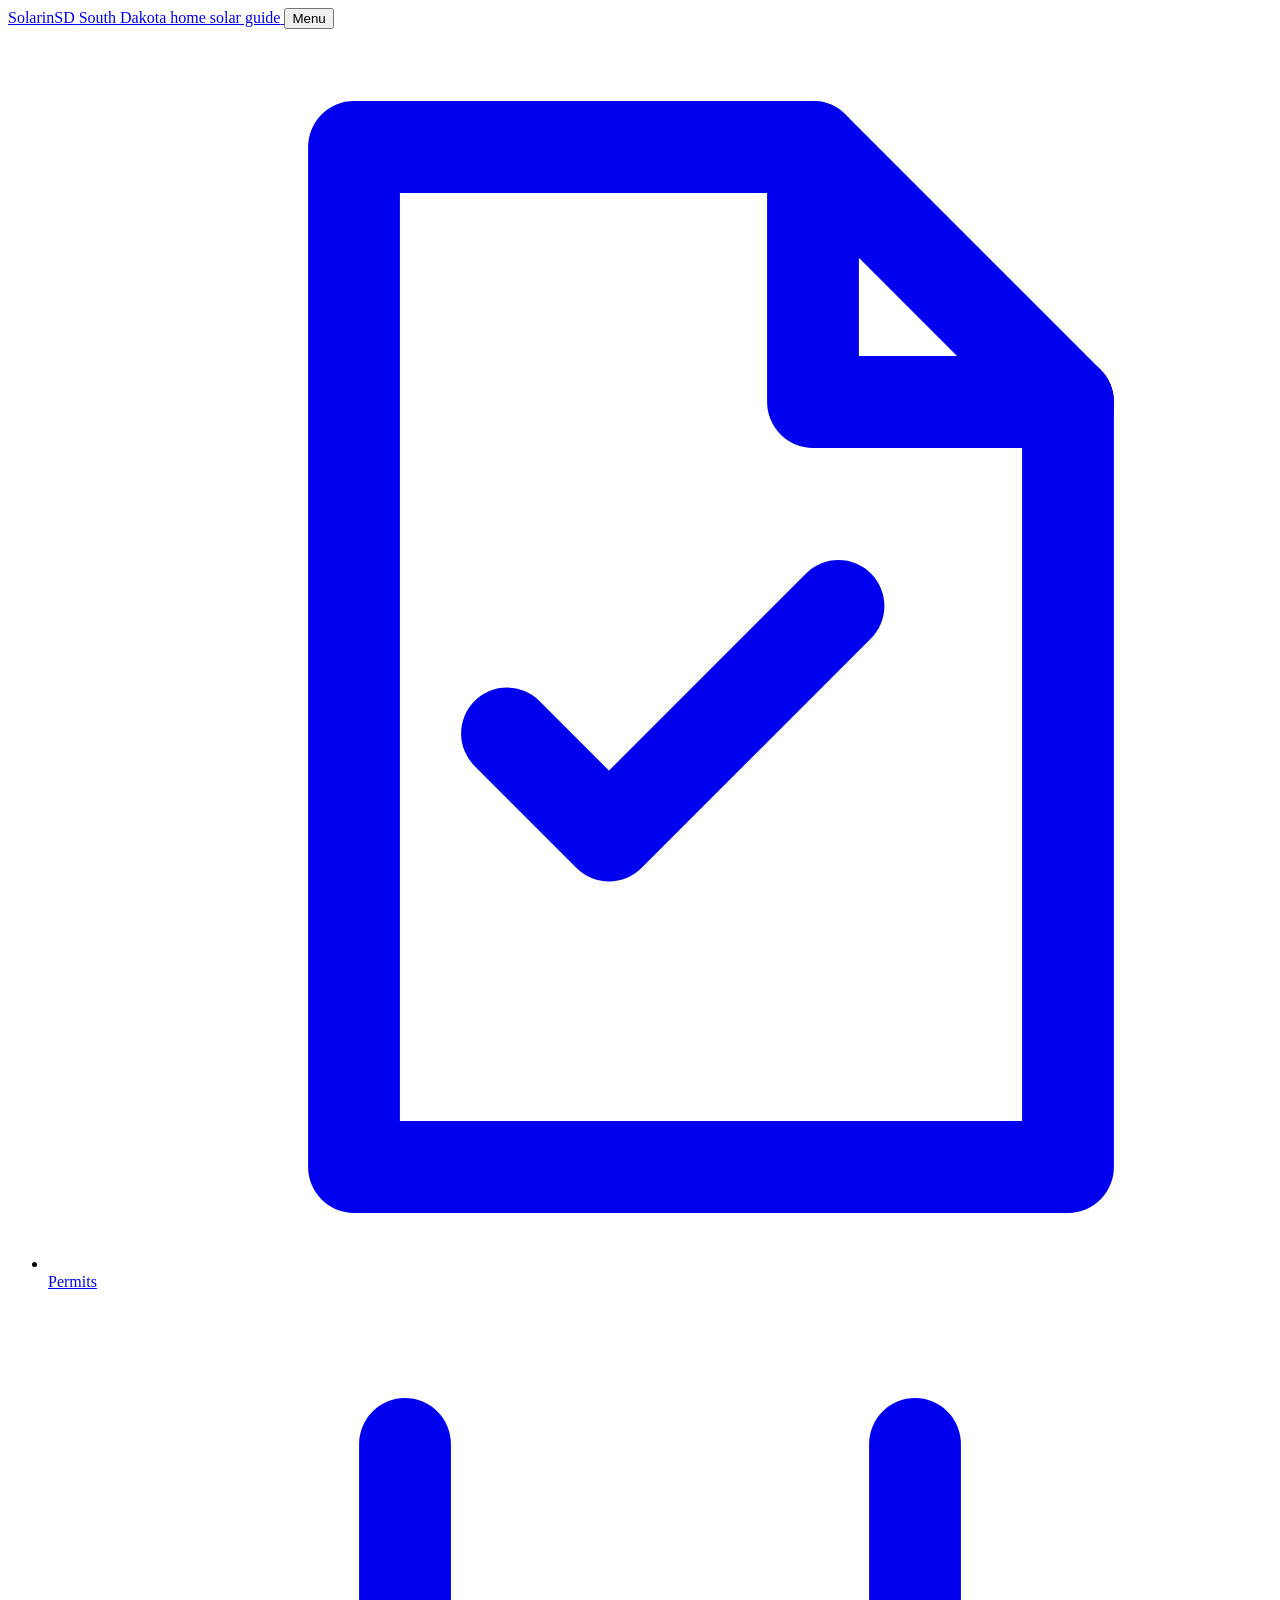
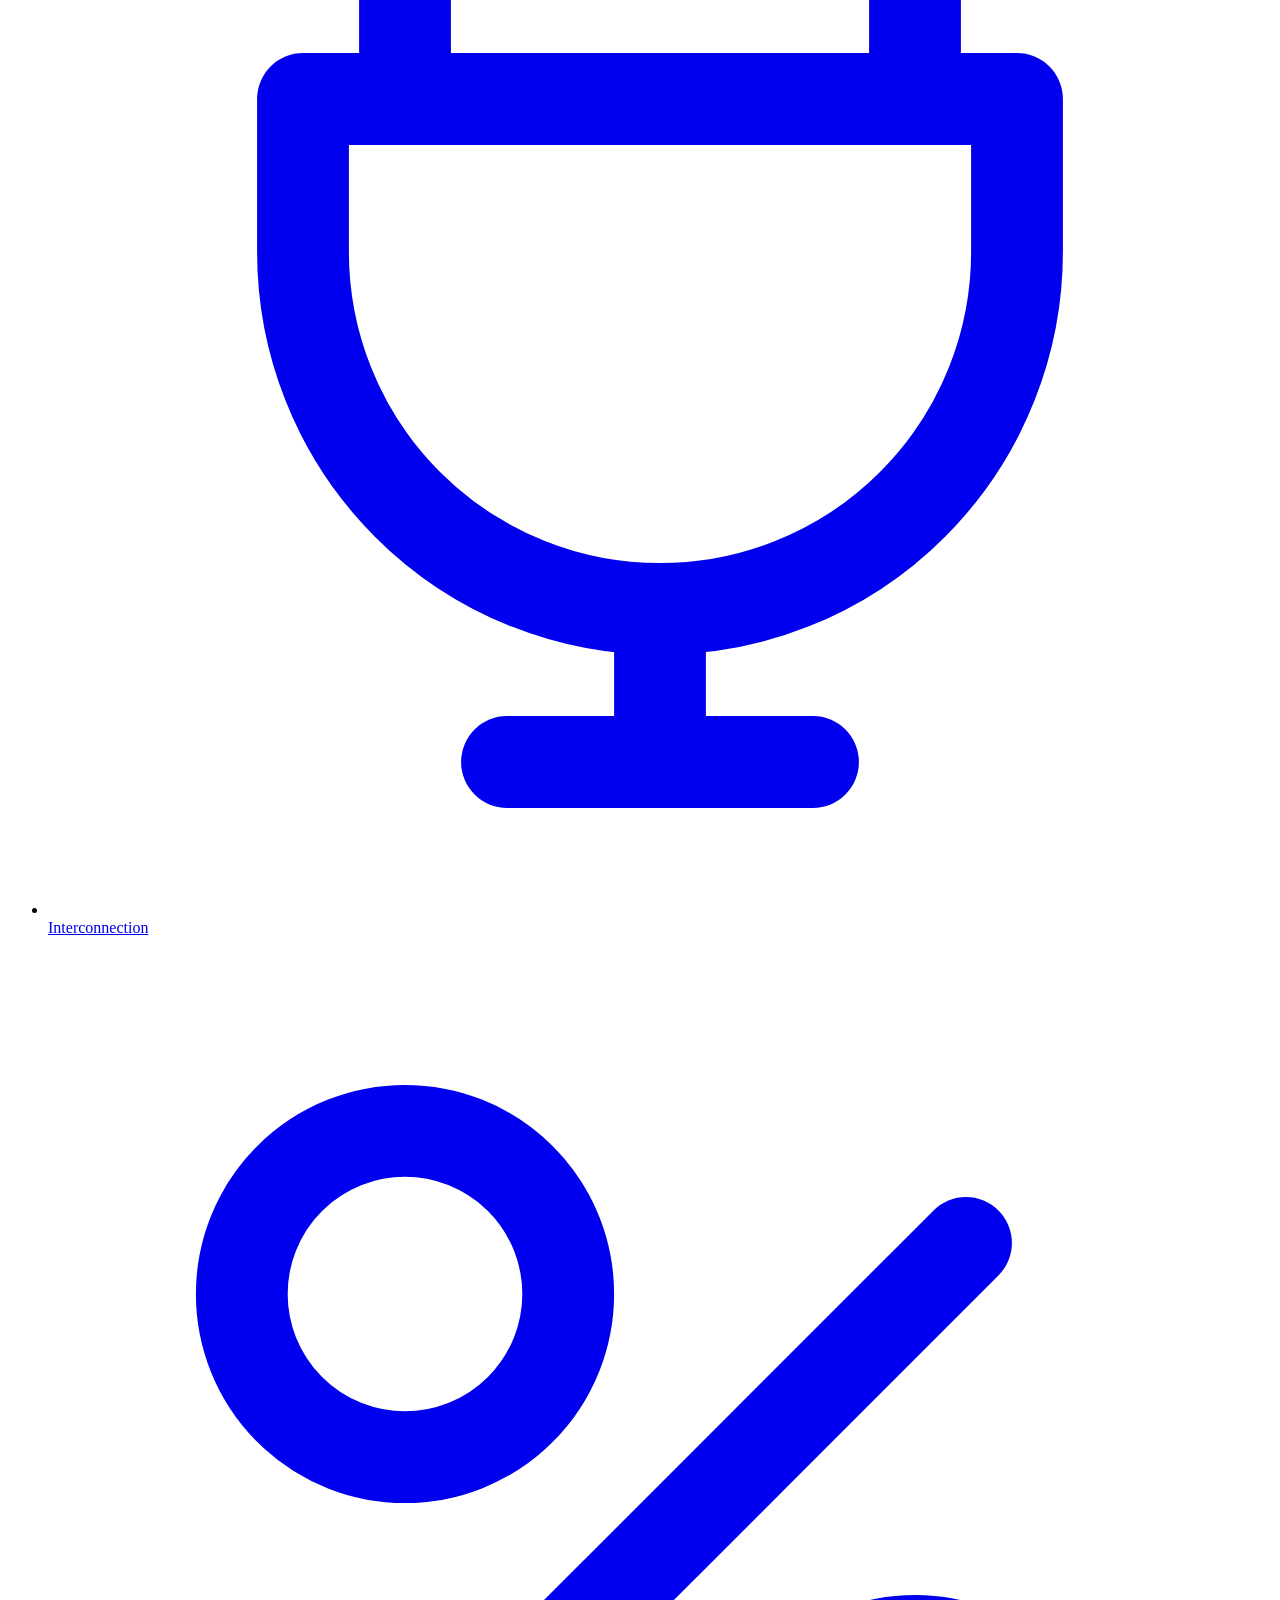
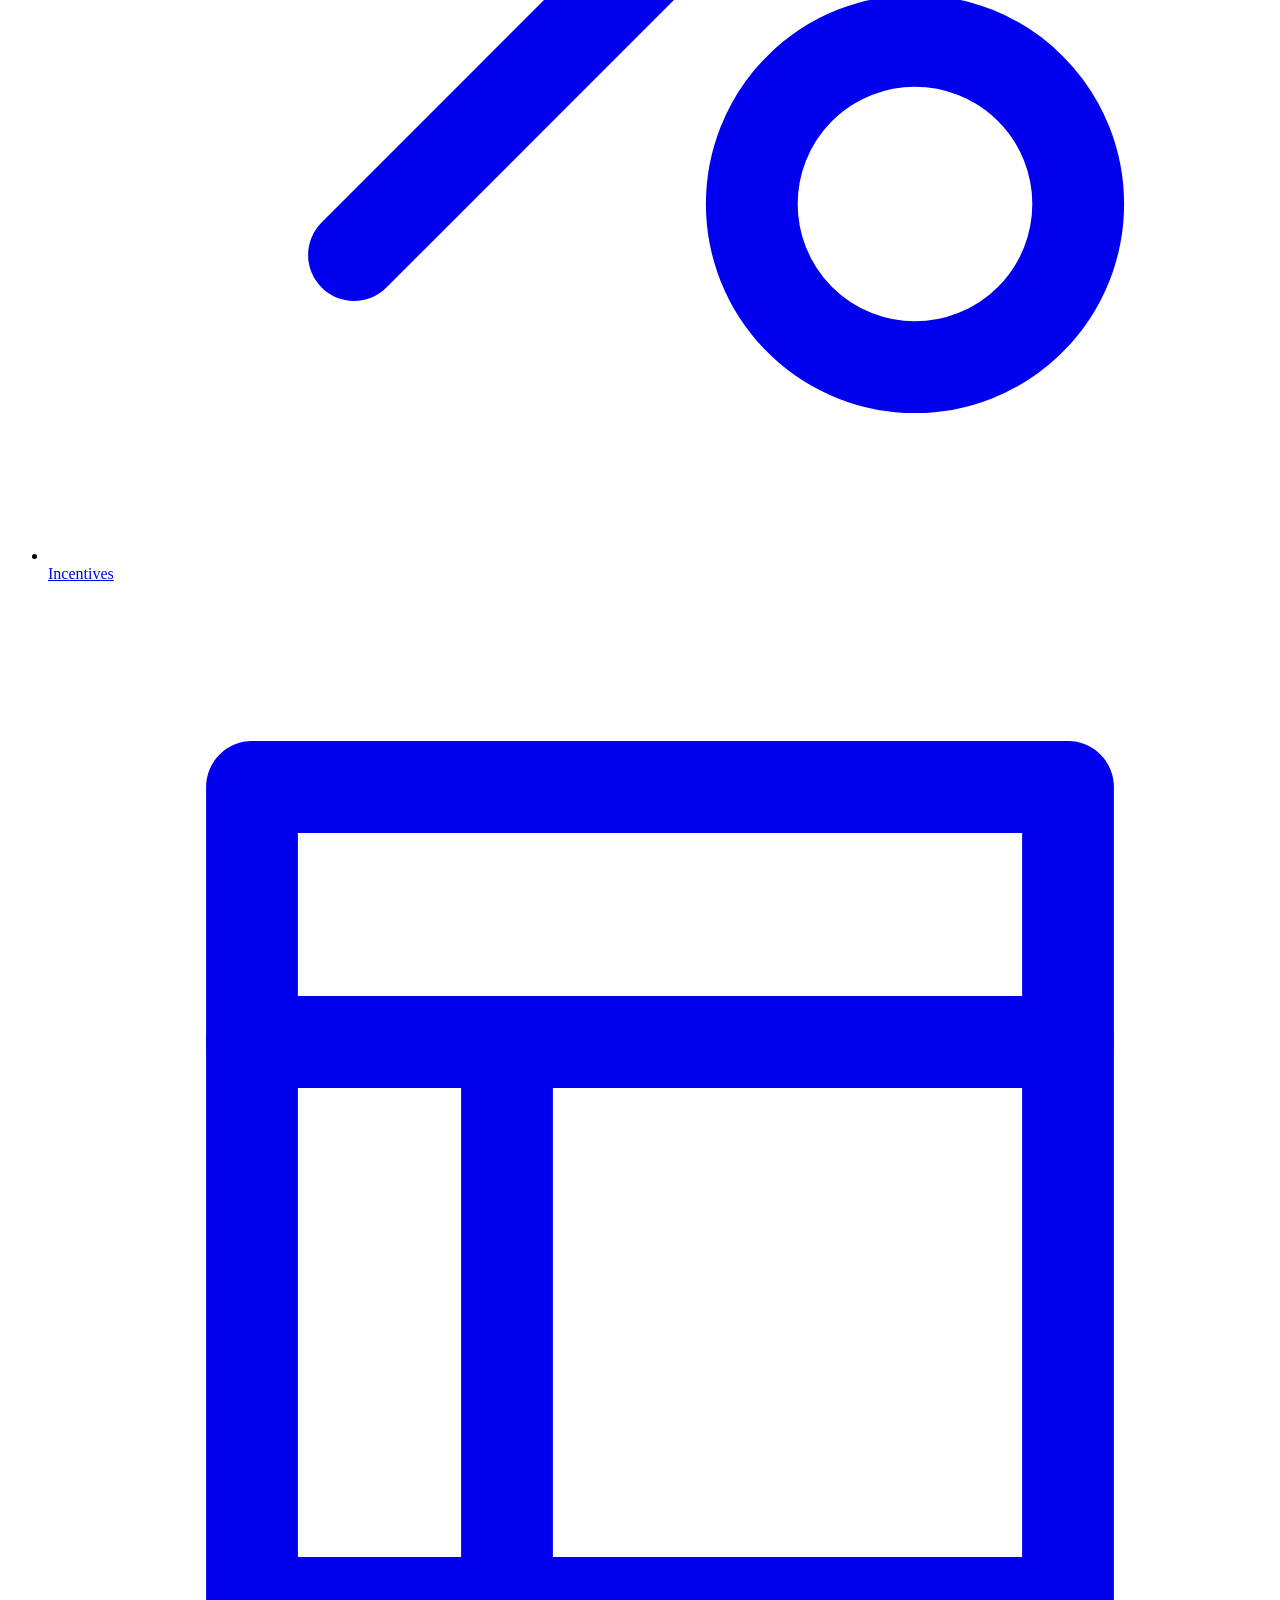
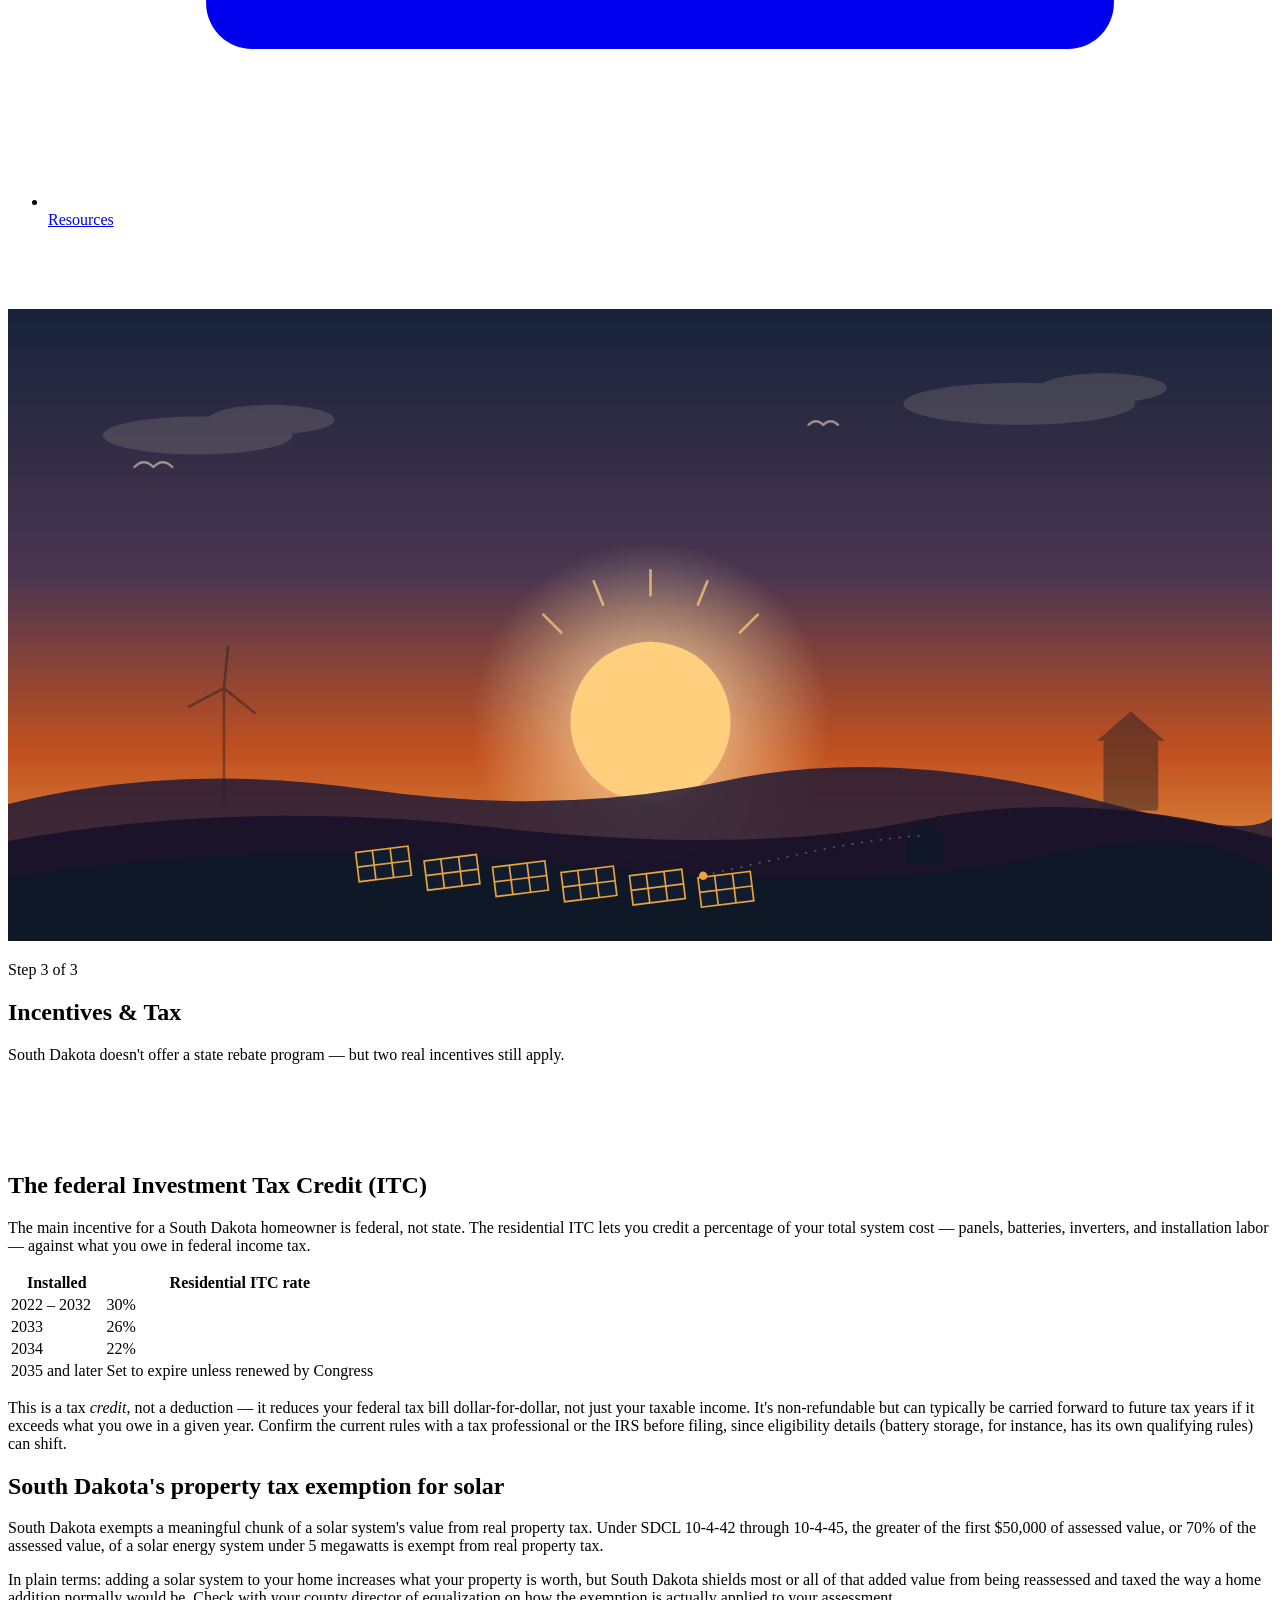
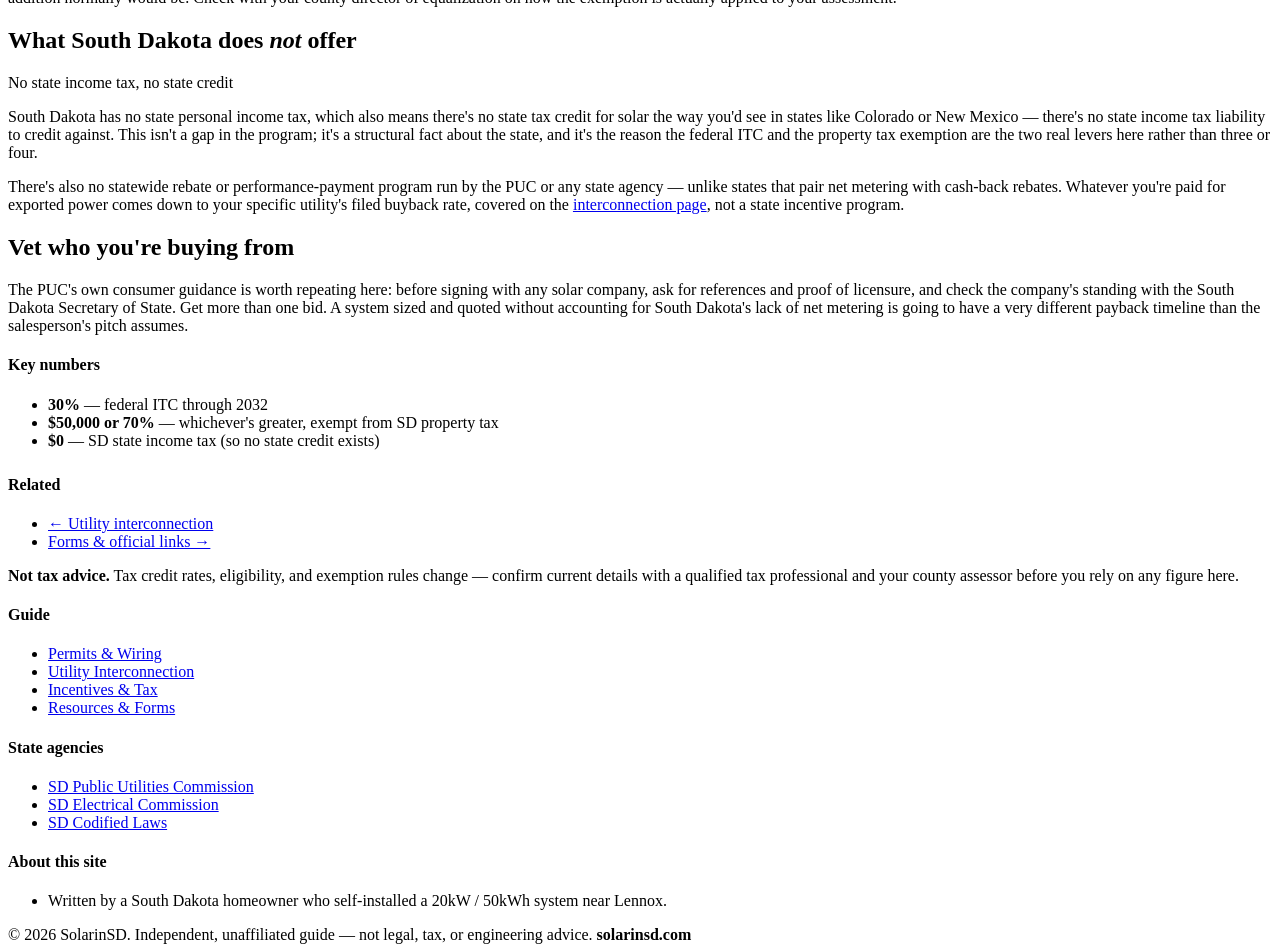
==== incentives.html @ d7ec5421 "Add files via upload" ====
<!DOCTYPE html>
<html lang="en">
<head>
<meta charset="UTF-8">
<meta name="viewport" content="width=device-width, initial-scale=1.0">
<title>Solar Incentives &amp; Tax in South Dakota — Solar in SD</title>
<meta name="description" content="The federal solar tax credit and South Dakota's property tax exemption for home solar — and what South Dakota doesn't offer that other states do.">
<link rel="preconnect" href="https://fonts.googleapis.com">
<link rel="preconnect" href="https://fonts.gstatic.com" crossorigin>
<link href="https://fonts.googleapis.com/css2?family=Big+Shoulders:wght@600;700;800&family=Source+Serif+4:ital,opsz,wght@0,8..60,400;0,8..60,600;1,8..60,400&family=IBM+Plex+Mono:wght@400;500&display=swap" rel="stylesheet">
<link rel="stylesheet" href="css/style.css">
</head>
<body>

<header class="site-header">
  <div class="wrap">
    <a class="brand" href="index.html">
      <span class="brand-sun" aria-hidden="true"></span>
      <span class="brand-mark">Solar<span class="accent">inSD</span></span>
      <span class="brand-tag">South Dakota home solar guide</span>
    </a>
    <button class="nav-toggle" aria-expanded="false" aria-controls="primary-nav">Menu</button>
    <nav class="main-nav" id="primary-nav" aria-label="Primary">
      <ul>
        <li><a href="permits.html"><svg viewBox="0 0 24 24" fill="none" stroke="currentColor" stroke-width="1.8" stroke-linecap="round" stroke-linejoin="round"><path d="M6 2h9l5 5v15H6z"/><path d="M15 2v5h5"/><path d="M9 13.5l2 2 4.5-4.5"/></svg>Permits</a></li>
        <li><a href="interconnection.html"><svg viewBox="0 0 24 24" fill="none" stroke="currentColor" stroke-width="1.8" stroke-linecap="round" stroke-linejoin="round"><path d="M7 3v5"/><path d="M17 3v5"/><path d="M5 8h14v3a7 7 0 0 1-14 0z"/><path d="M12 18v3"/><path d="M9 21h6"/></svg>Interconnection</a></li>
        <li><a href="incentives.html"><svg viewBox="0 0 24 24" fill="none" stroke="currentColor" stroke-width="1.8" stroke-linecap="round" stroke-linejoin="round"><circle cx="7" cy="7" r="3.2"/><circle cx="17" cy="17" r="3.2"/><path d="M6 18L18 6"/></svg>Incentives</a></li>
        <li><a href="resources.html"><svg viewBox="0 0 24 24" fill="none" stroke="currentColor" stroke-width="1.8" stroke-linecap="round" stroke-linejoin="round"><path d="M4 4h16v16H4z"/><path d="M4 9h16"/><path d="M9 9v11"/></svg>Resources</a></li>
      </ul>
    </nav>
  </div>
</header>

<section class="hero" style="padding: 64px 0 72px;">
    <div class="hero-scene" aria-hidden="true">
      <svg viewBox="0 0 1200 600" preserveAspectRatio="xMidYMax slice" focusable="false">
        <defs>
          <linearGradient id="sky" x1="0" y1="0" x2="0" y2="1">
            <stop offset="0%" stop-color="#17233a"/>
            <stop offset="42%" stop-color="#4a3550"/>
            <stop offset="70%" stop-color="#c1501f"/>
            <stop offset="100%" stop-color="#f0b054"/>
          </linearGradient>
          <radialGradient id="sunGlow" cx="50%" cy="50%" r="50%">
            <stop offset="0%" stop-color="#ffe3ad" stop-opacity="0.95"/>
            <stop offset="100%" stop-color="#ffe3ad" stop-opacity="0"/>
          </radialGradient>
        </defs>

        <rect width="1200" height="600" fill="url(#sky)"/>

        <!-- clouds -->
        <g fill="#f2e4c1" opacity="0.14">
          <ellipse class="cloud" cx="180" cy="120" rx="90" ry="18"/>
          <ellipse class="cloud" cx="250" cy="105" rx="60" ry="14"/>
          <ellipse class="cloud cloud2" cx="960" cy="90" rx="110" ry="20"/>
          <ellipse class="cloud cloud2" cx="1040" cy="75" rx="60" ry="14"/>
        </g>

        <!-- birds -->
        <g stroke="#f2e4c1" stroke-width="2.2" fill="none" opacity="0.55" stroke-linecap="round">
          <path class="bird" d="M120 150 q9 -9 18 0 q9 -9 18 0"/>
          <path class="bird" d="M760 110 q7 -7 14 0 q7 -7 14 0" style="animation-delay:0.6s"/>
        </g>

        <!-- distant windmill -->
        <g opacity="0.4" stroke="#0f1826" stroke-width="2.4" fill="none">
          <line x1="205" y1="470" x2="205" y2="360"/>
          <g transform="translate(205,360)">
            <line x1="0" y1="0" x2="4" y2="-40"/>
            <line x1="0" y1="0" x2="-34" y2="18"/>
            <line x1="0" y1="0" x2="30" y2="24"/>
          </g>
        </g>

        <!-- grain bin -->
        <g opacity="0.42" fill="#0f1826">
          <rect x="1040" y="410" width="52" height="66" rx="2"/>
          <path d="M1034 410 L1066 382 L1098 410 Z"/>
        </g>

        <!-- sun -->
        <circle cx="610" cy="392" r="170" fill="url(#sunGlow)"/>
        <g class="ray" stroke="#ffd27a" stroke-width="2.5" stroke-linecap="round" opacity="0.7">
          <line x1="610" y1="248" x2="610" y2="272"/>
        </g>
        <g class="ray" stroke="#ffd27a" stroke-width="2.5" stroke-linecap="round" opacity="0.7" transform="rotate(45 610 392)">
          <line x1="610" y1="248" x2="610" y2="272"/>
        </g>
        <g class="ray" stroke="#ffd27a" stroke-width="2.5" stroke-linecap="round" opacity="0.7" transform="rotate(-45 610 392)">
          <line x1="610" y1="248" x2="610" y2="272"/>
        </g>
        <g class="ray" stroke="#ffd27a" stroke-width="2.5" stroke-linecap="round" opacity="0.7" transform="rotate(22 610 392)">
          <line x1="610" y1="248" x2="610" y2="272"/>
        </g>
        <g class="ray" stroke="#ffd27a" stroke-width="2.5" stroke-linecap="round" opacity="0.7" transform="rotate(-22 610 392)">
          <line x1="610" y1="248" x2="610" y2="272"/>
        </g>
        <circle class="sun-body" cx="610" cy="392" r="76" fill="#ffcf7d"/>

        <!-- hill layer far -->
        <path d="M0 470 Q160 430 340 456 T680 448 T1040 468 T1200 448 L1200 600 L0 600 Z" fill="#241a35" opacity="0.85"/>
        <!-- hill layer mid -->
        <path d="M0 505 Q220 465 460 492 T860 486 T1200 502 L1200 600 L0 600 Z" fill="#181229" opacity="0.92"/>
        <!-- hill layer near -->
        <path d="M0 540 Q260 500 540 528 T980 520 T1200 536 L1200 600 L0 600 Z" fill="#0f1826"/>

        <!-- solar panel row on the near ridge -->
        <g stroke="#e8a33d" stroke-width="1.6" fill="#111c30">
          <g transform="translate(330,516) rotate(-7)"><rect width="50" height="28"/><line x1="0" y1="14" x2="50" y2="14"/><line x1="16" y1="0" x2="16" y2="28"/><line x1="33" y1="0" x2="33" y2="28"/></g>
          <g transform="translate(395,524) rotate(-7)"><rect width="50" height="28"/><line x1="0" y1="14" x2="50" y2="14"/><line x1="16" y1="0" x2="16" y2="28"/><line x1="33" y1="0" x2="33" y2="28"/></g>
          <g transform="translate(460,530) rotate(-7)"><rect width="50" height="28"/><line x1="0" y1="14" x2="50" y2="14"/><line x1="16" y1="0" x2="16" y2="28"/><line x1="33" y1="0" x2="33" y2="28"/></g>
          <g transform="translate(525,535) rotate(-7)"><rect width="50" height="28"/><line x1="0" y1="14" x2="50" y2="14"/><line x1="16" y1="0" x2="16" y2="28"/><line x1="33" y1="0" x2="33" y2="28"/></g>
          <g transform="translate(590,538) rotate(-7)"><rect width="50" height="28"/><line x1="0" y1="14" x2="50" y2="14"/><line x1="16" y1="0" x2="16" y2="28"/><line x1="33" y1="0" x2="33" y2="28"/></g>
          <g transform="translate(655,540) rotate(-7)"><rect width="50" height="28"/><line x1="0" y1="14" x2="50" y2="14"/><line x1="16" y1="0" x2="16" y2="28"/><line x1="33" y1="0" x2="33" y2="28"/></g>
        </g>

        <!-- small farmhouse silhouette catching the export -->
        <g transform="translate(870,494)" fill="#0f1826" opacity="0.85">
          <rect x="-16" y="10" width="34" height="22"/>
          <path d="M-20 10 L1 -10 L22 10 Z"/>
        </g>
        <path id="flow-path" d="M660 538 C 740 520, 800 505, 866 500" fill="none" stroke="#f2e4c1" stroke-opacity="0.3" stroke-width="1.6" stroke-dasharray="2 7"/>
        <circle class="flow-dot" r="4" fill="#e8a33d" style="offset-path: path('M660 538 C 740 520, 800 505, 866 500');"/>
      </svg>
    </div>
  <div class="wrap">
    <div class="hero-copy hero-copy-short">
    <p class="eyebrow">Step 3 of 3</p>
    <h1>Incentives &amp; Tax</h1>
    <p class="hero-lede">South Dakota doesn't offer a state rebate program — but two real incentives still apply.</p>
    </div>
  </div>
</section>

<div class="horizon"></div>

<section>
  <div class="wrap two-col">
    <div class="prose">

      <h2>The federal Investment Tax Credit (ITC)</h2>
      <p>The main incentive for a South Dakota homeowner is federal, not state. The residential ITC lets you credit a percentage of your total system cost — panels, batteries, inverters, and installation labor — against what you owe in federal income tax.</p>

      <table class="compare">
        <thead>
          <tr><th>Installed</th><th>Residential ITC rate</th></tr>
        </thead>
        <tbody>
          <tr><td>2022 – 2032</td><td>30%</td></tr>
          <tr><td>2033</td><td>26%</td></tr>
          <tr><td>2034</td><td>22%</td></tr>
          <tr><td>2035 and later</td><td>Set to expire unless renewed by Congress</td></tr>
        </tbody>
      </table>

      <p>This is a tax <em>credit</em>, not a deduction — it reduces your federal tax bill dollar-for-dollar, not just your taxable income. It's non-refundable but can typically be carried forward to future tax years if it exceeds what you owe in a given year. Confirm the current rules with a tax professional or the IRS before filing, since eligibility details (battery storage, for instance, has its own qualifying rules) can shift.</p>

      <h2>South Dakota's property tax exemption for solar</h2>
      <p>South Dakota exempts a meaningful chunk of a solar system's value from real property tax. Under <span class="stat">SDCL 10-4-42 through 10-4-45</span>, the greater of the first $50,000 of assessed value, or 70% of the assessed value, of a solar energy system under 5 megawatts is exempt from real property tax.</p>
      <p>In plain terms: adding a solar system to your home increases what your property is worth, but South Dakota shields most or all of that added value from being reassessed and taxed the way a home addition normally would be. Check with your county director of equalization on how the exemption is actually applied to your assessment.</p>

      <h2>What South Dakota does <em>not</em> offer</h2>
      <div class="callout" data-reveal>
        <p class="eyebrow">No state income tax, no state credit</p>
        <p>South Dakota has no state personal income tax, which also means there's no state tax credit for solar the way you'd see in states like Colorado or New Mexico — there's no state income tax liability to credit against. This isn't a gap in the program; it's a structural fact about the state, and it's the reason the federal ITC and the property tax exemption are the two real levers here rather than three or four.</p>
      </div>
      <p>There's also no statewide rebate or performance-payment program run by the PUC or any state agency — unlike states that pair net metering with cash-back rebates. Whatever you're paid for exported power comes down to your specific utility's filed buyback rate, covered on the <a href="interconnection.html">interconnection page</a>, not a state incentive program.</p>

      <h2>Vet who you're buying from</h2>
      <p>The PUC's own consumer guidance is worth repeating here: before signing with any solar company, ask for references and proof of licensure, and check the company's standing with the South Dakota Secretary of State. Get more than one bid. A system sized and quoted without accounting for South Dakota's lack of net metering is going to have a very different payback timeline than the salesperson's pitch assumes.</p>

    </div>

    <aside class="aside-box">
      <h4>Key numbers</h4>
      <ul>
        <li><strong>30%</strong> — federal ITC through 2032</li>
        <li><strong>$50,000 or 70%</strong> — whichever's greater, exempt from SD property tax</li>
        <li><strong>$0</strong> — SD state income tax (so no state credit exists)</li>
      </ul>
      <h4 style="margin-top:26px;">Related</h4>
      <ul>
        <li><a href="interconnection.html">← Utility interconnection</a></li>
        <li><a href="resources.html">Forms &amp; official links →</a></li>
      </ul>
    </aside>
  </div>
</section>

<div class="disclaimer">
  <div class="wrap">
    <strong>Not tax advice.</strong> Tax credit rates, eligibility, and exemption rules change — confirm current details with a qualified tax professional and your county assessor before you rely on any figure here.
  </div>
</div>

<footer class="site-footer">
  <div class="wrap">
    <div class="footer-grid">
      <div>
        <h4>Guide</h4>
        <ul>
          <li><a href="permits.html">Permits &amp; Wiring</a></li>
          <li><a href="interconnection.html">Utility Interconnection</a></li>
          <li><a href="incentives.html">Incentives &amp; Tax</a></li>
          <li><a href="resources.html">Resources &amp; Forms</a></li>
        </ul>
      </div>
      <div>
        <h4>State agencies</h4>
        <ul>
          <li><a href="https://puc.sd.gov/energy/" target="_blank" rel="noopener">SD Public Utilities Commission</a></li>
          <li><a href="https://dlr.sd.gov/electrical/" target="_blank" rel="noopener">SD Electrical Commission</a></li>
          <li><a href="https://sdlegislature.gov/" target="_blank" rel="noopener">SD Codified Laws</a></li>
        </ul>
      </div>
      <div>
        <h4>About this site</h4>
        <ul>
          <li>Written by a South Dakota homeowner who self-installed a 20kW / 50kWh system near Lennox.</li>
        </ul>
      </div>
    </div>
    <div class="footer-note">
      <span>&copy; 2026 SolarinSD. Independent, unaffiliated guide — not legal, tax, or engineering advice.</span>
      <span><strong>solarinsd.com</strong></span>
    </div>
  </div>
</footer>

<script src="js/main.js"></script>
</body>
</html>
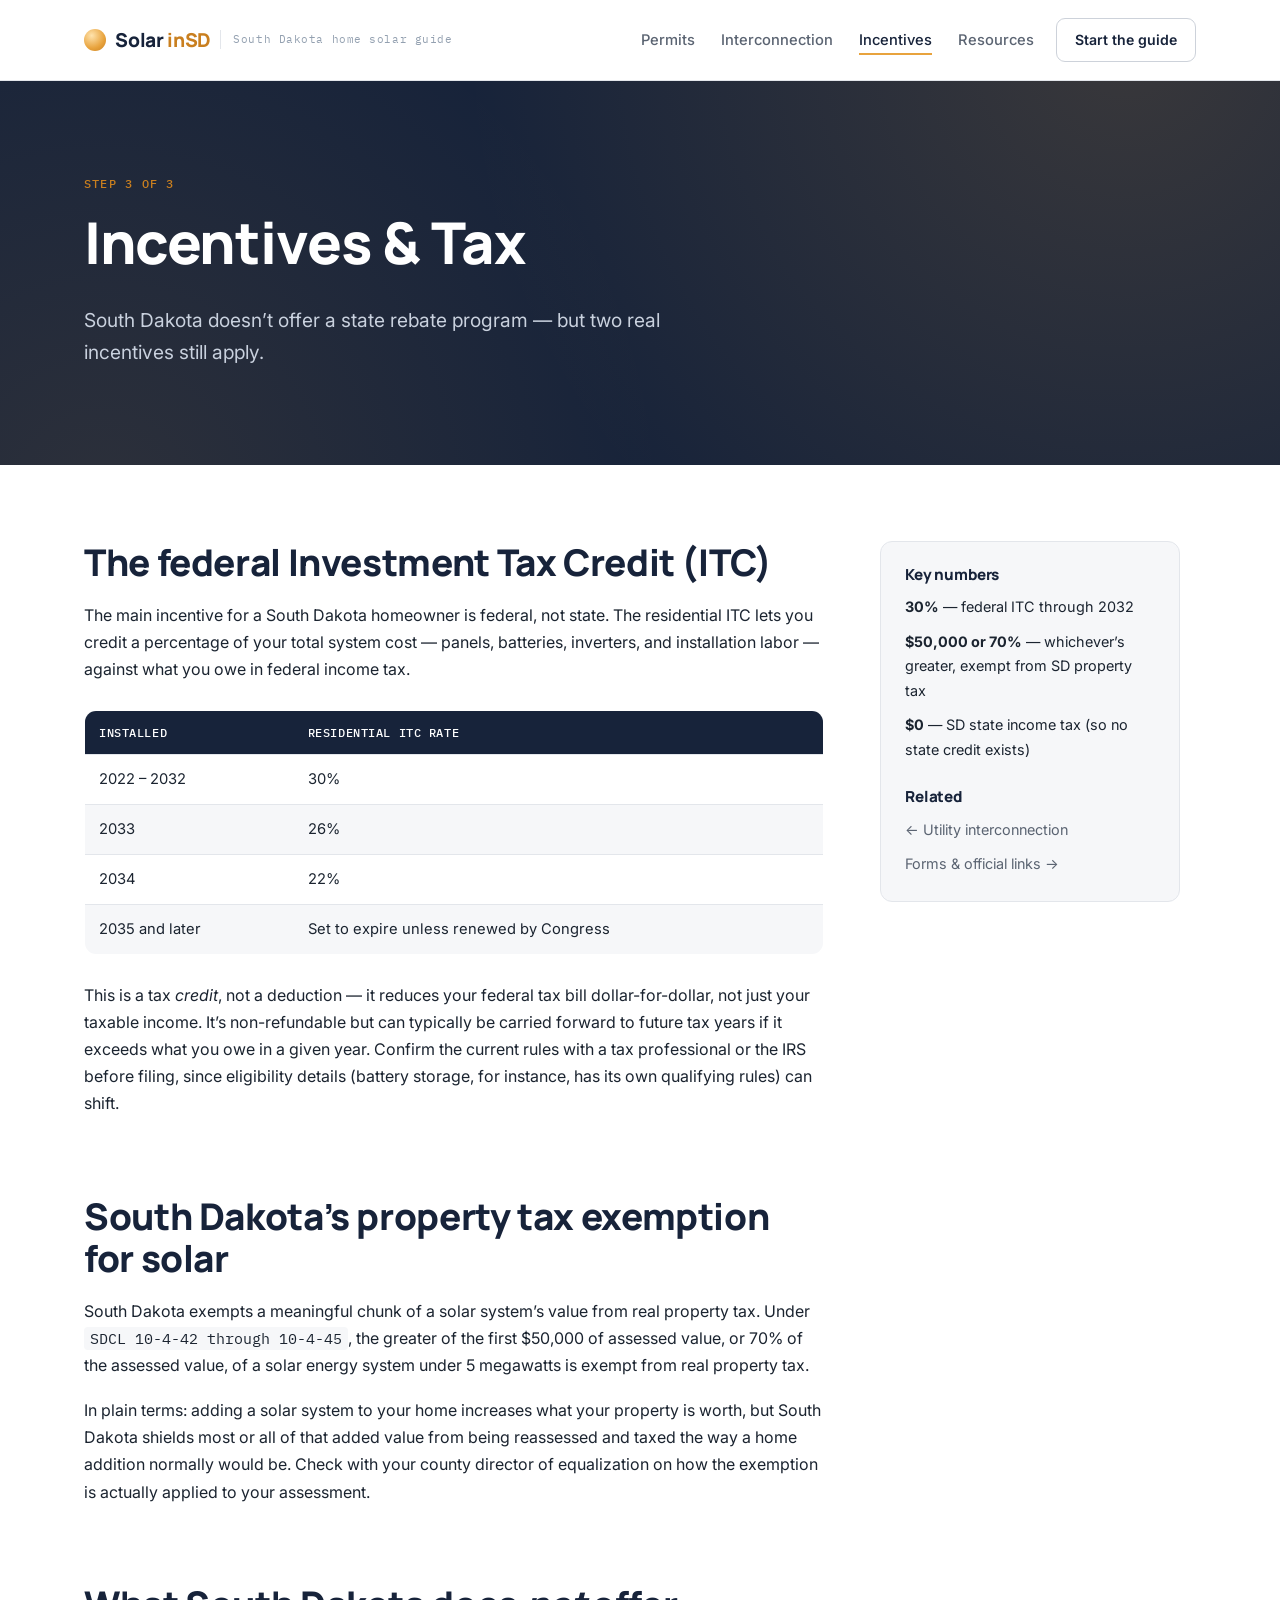
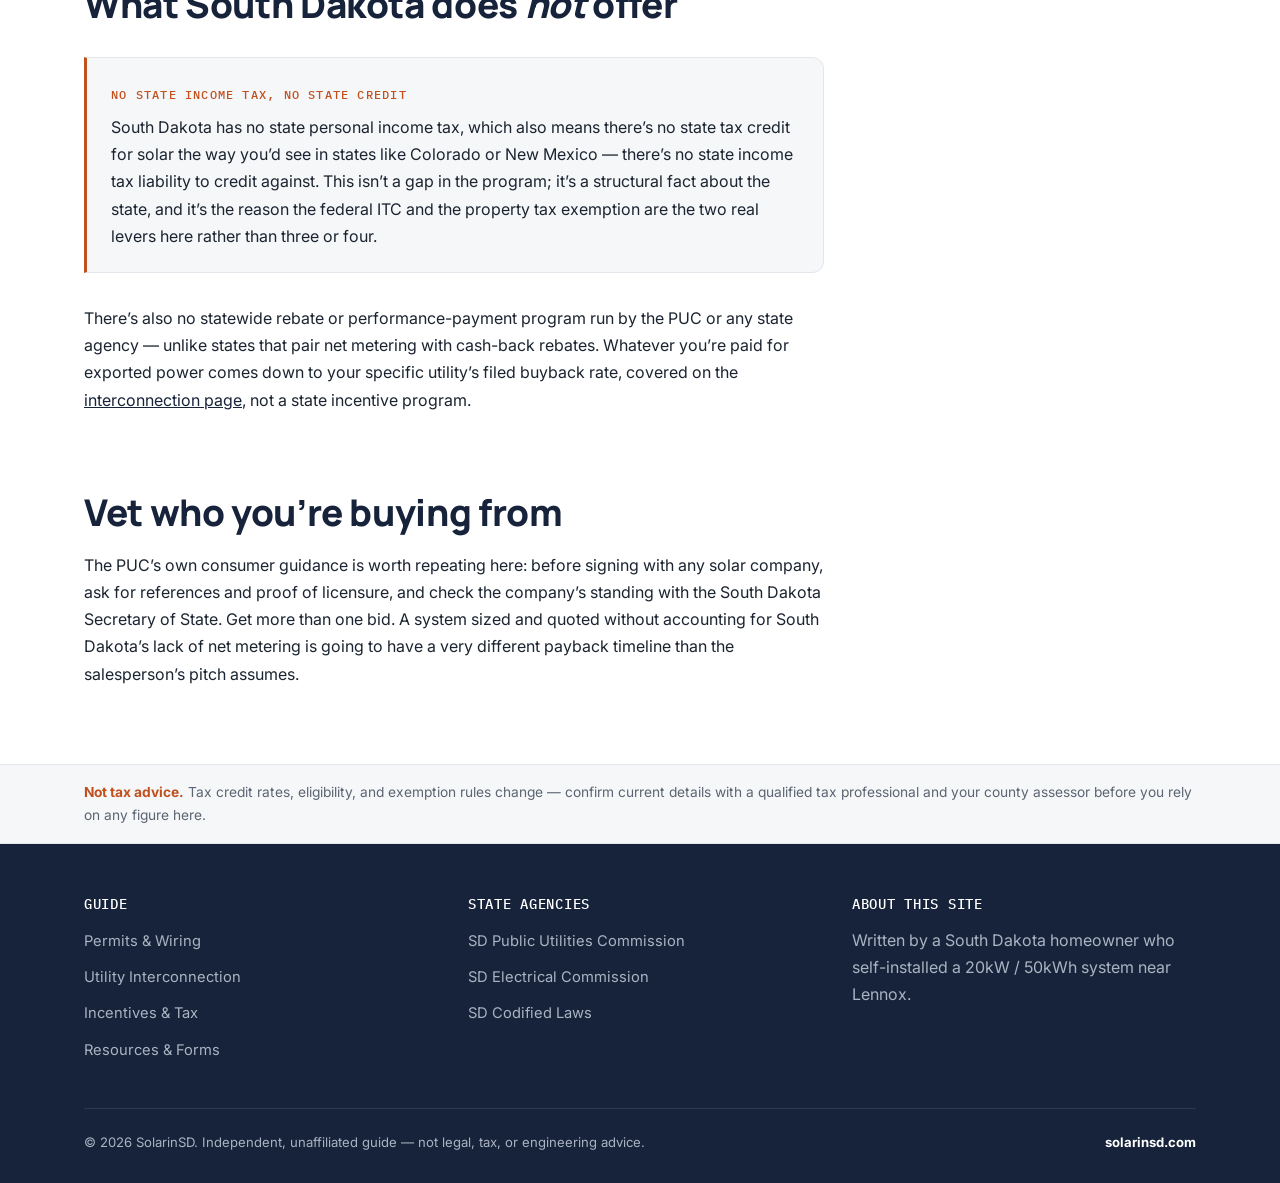
==== commit a8c814af: "Add files via upload" ====
--- a/incentives.html
+++ b/incentives.html
@@ -7,7 +7,7 @@
 <meta name="description" content="The federal solar tax credit and South Dakota's property tax exemption for home solar — and what South Dakota doesn't offer that other states do.">
 <link rel="preconnect" href="https://fonts.googleapis.com">
 <link rel="preconnect" href="https://fonts.gstatic.com" crossorigin>
-<link href="https://fonts.googleapis.com/css2?family=Big+Shoulders:wght@600;700;800&family=Source+Serif+4:ital,opsz,wght@0,8..60,400;0,8..60,600;1,8..60,400&family=IBM+Plex+Mono:wght@400;500&display=swap" rel="stylesheet">
+<link href="https://fonts.googleapis.com/css2?family=Manrope:wght@700;800&family=Inter:wght@400;500;600&family=IBM+Plex+Mono:wght@400;500&display=swap" rel="stylesheet">
 <link rel="stylesheet" href="css/style.css">
 </head>
 <body>
@@ -20,169 +20,78 @@
       <span class="brand-tag">South Dakota home solar guide</span>
     </a>
     <button class="nav-toggle" aria-expanded="false" aria-controls="primary-nav">Menu</button>
-    <nav class="main-nav" id="primary-nav" aria-label="Primary">
-      <ul>
-        <li><a href="permits.html"><svg viewBox="0 0 24 24" fill="none" stroke="currentColor" stroke-width="1.8" stroke-linecap="round" stroke-linejoin="round"><path d="M6 2h9l5 5v15H6z"/><path d="M15 2v5h5"/><path d="M9 13.5l2 2 4.5-4.5"/></svg>Permits</a></li>
-        <li><a href="interconnection.html"><svg viewBox="0 0 24 24" fill="none" stroke="currentColor" stroke-width="1.8" stroke-linecap="round" stroke-linejoin="round"><path d="M7 3v5"/><path d="M17 3v5"/><path d="M5 8h14v3a7 7 0 0 1-14 0z"/><path d="M12 18v3"/><path d="M9 21h6"/></svg>Interconnection</a></li>
-        <li><a href="incentives.html"><svg viewBox="0 0 24 24" fill="none" stroke="currentColor" stroke-width="1.8" stroke-linecap="round" stroke-linejoin="round"><circle cx="7" cy="7" r="3.2"/><circle cx="17" cy="17" r="3.2"/><path d="M6 18L18 6"/></svg>Incentives</a></li>
-        <li><a href="resources.html"><svg viewBox="0 0 24 24" fill="none" stroke="currentColor" stroke-width="1.8" stroke-linecap="round" stroke-linejoin="round"><path d="M4 4h16v16H4z"/><path d="M4 9h16"/><path d="M9 9v11"/></svg>Resources</a></li>
-      </ul>
-    </nav>
+    <div class="header-actions">
+      <nav class="main-nav" id="primary-nav" aria-label="Primary">
+        <ul>
+          <li><a href="permits.html">Permits</a></li>
+          <li><a href="interconnection.html">Interconnection</a></li>
+          <li><a href="incentives.html">Incentives</a></li>
+          <li><a href="resources.html">Resources</a></li>
+        </ul>
+      </nav>
+      <a class="btn btn-ghost header-cta" href="permits.html">Start the guide</a>
+    </div>
   </div>
 </header>
 
-<section class="hero" style="padding: 64px 0 72px;">
-    <div class="hero-scene" aria-hidden="true">
-      <svg viewBox="0 0 1200 600" preserveAspectRatio="xMidYMax slice" focusable="false">
-        <defs>
-          <linearGradient id="sky" x1="0" y1="0" x2="0" y2="1">
-            <stop offset="0%" stop-color="#17233a"/>
-            <stop offset="42%" stop-color="#4a3550"/>
-            <stop offset="70%" stop-color="#c1501f"/>
-            <stop offset="100%" stop-color="#f0b054"/>
-          </linearGradient>
-          <radialGradient id="sunGlow" cx="50%" cy="50%" r="50%">
-            <stop offset="0%" stop-color="#ffe3ad" stop-opacity="0.95"/>
-            <stop offset="100%" stop-color="#ffe3ad" stop-opacity="0"/>
-          </radialGradient>
-        </defs>
-
-        <rect width="1200" height="600" fill="url(#sky)"/>
-
-        <!-- clouds -->
-        <g fill="#f2e4c1" opacity="0.14">
-          <ellipse class="cloud" cx="180" cy="120" rx="90" ry="18"/>
-          <ellipse class="cloud" cx="250" cy="105" rx="60" ry="14"/>
-          <ellipse class="cloud cloud2" cx="960" cy="90" rx="110" ry="20"/>
-          <ellipse class="cloud cloud2" cx="1040" cy="75" rx="60" ry="14"/>
-        </g>
-
-        <!-- birds -->
-        <g stroke="#f2e4c1" stroke-width="2.2" fill="none" opacity="0.55" stroke-linecap="round">
-          <path class="bird" d="M120 150 q9 -9 18 0 q9 -9 18 0"/>
-          <path class="bird" d="M760 110 q7 -7 14 0 q7 -7 14 0" style="animation-delay:0.6s"/>
-        </g>
-
-        <!-- distant windmill -->
-        <g opacity="0.4" stroke="#0f1826" stroke-width="2.4" fill="none">
-          <line x1="205" y1="470" x2="205" y2="360"/>
-          <g transform="translate(205,360)">
-            <line x1="0" y1="0" x2="4" y2="-40"/>
-            <line x1="0" y1="0" x2="-34" y2="18"/>
-            <line x1="0" y1="0" x2="30" y2="24"/>
-          </g>
-        </g>
-
-        <!-- grain bin -->
-        <g opacity="0.42" fill="#0f1826">
-          <rect x="1040" y="410" width="52" height="66" rx="2"/>
-          <path d="M1034 410 L1066 382 L1098 410 Z"/>
-        </g>
-
-        <!-- sun -->
-        <circle cx="610" cy="392" r="170" fill="url(#sunGlow)"/>
-        <g class="ray" stroke="#ffd27a" stroke-width="2.5" stroke-linecap="round" opacity="0.7">
-          <line x1="610" y1="248" x2="610" y2="272"/>
-        </g>
-        <g class="ray" stroke="#ffd27a" stroke-width="2.5" stroke-linecap="round" opacity="0.7" transform="rotate(45 610 392)">
-          <line x1="610" y1="248" x2="610" y2="272"/>
-        </g>
-        <g class="ray" stroke="#ffd27a" stroke-width="2.5" stroke-linecap="round" opacity="0.7" transform="rotate(-45 610 392)">
-          <line x1="610" y1="248" x2="610" y2="272"/>
-        </g>
-        <g class="ray" stroke="#ffd27a" stroke-width="2.5" stroke-linecap="round" opacity="0.7" transform="rotate(22 610 392)">
-          <line x1="610" y1="248" x2="610" y2="272"/>
-        </g>
-        <g class="ray" stroke="#ffd27a" stroke-width="2.5" stroke-linecap="round" opacity="0.7" transform="rotate(-22 610 392)">
-          <line x1="610" y1="248" x2="610" y2="272"/>
-        </g>
-        <circle class="sun-body" cx="610" cy="392" r="76" fill="#ffcf7d"/>
-
-        <!-- hill layer far -->
-        <path d="M0 470 Q160 430 340 456 T680 448 T1040 468 T1200 448 L1200 600 L0 600 Z" fill="#241a35" opacity="0.85"/>
-        <!-- hill layer mid -->
-        <path d="M0 505 Q220 465 460 492 T860 486 T1200 502 L1200 600 L0 600 Z" fill="#181229" opacity="0.92"/>
-        <!-- hill layer near -->
-        <path d="M0 540 Q260 500 540 528 T980 520 T1200 536 L1200 600 L0 600 Z" fill="#0f1826"/>
-
-        <!-- solar panel row on the near ridge -->
-        <g stroke="#e8a33d" stroke-width="1.6" fill="#111c30">
-          <g transform="translate(330,516) rotate(-7)"><rect width="50" height="28"/><line x1="0" y1="14" x2="50" y2="14"/><line x1="16" y1="0" x2="16" y2="28"/><line x1="33" y1="0" x2="33" y2="28"/></g>
-          <g transform="translate(395,524) rotate(-7)"><rect width="50" height="28"/><line x1="0" y1="14" x2="50" y2="14"/><line x1="16" y1="0" x2="16" y2="28"/><line x1="33" y1="0" x2="33" y2="28"/></g>
-          <g transform="translate(460,530) rotate(-7)"><rect width="50" height="28"/><line x1="0" y1="14" x2="50" y2="14"/><line x1="16" y1="0" x2="16" y2="28"/><line x1="33" y1="0" x2="33" y2="28"/></g>
-          <g transform="translate(525,535) rotate(-7)"><rect width="50" height="28"/><line x1="0" y1="14" x2="50" y2="14"/><line x1="16" y1="0" x2="16" y2="28"/><line x1="33" y1="0" x2="33" y2="28"/></g>
-          <g transform="translate(590,538) rotate(-7)"><rect width="50" height="28"/><line x1="0" y1="14" x2="50" y2="14"/><line x1="16" y1="0" x2="16" y2="28"/><line x1="33" y1="0" x2="33" y2="28"/></g>
-          <g transform="translate(655,540) rotate(-7)"><rect width="50" height="28"/><line x1="0" y1="14" x2="50" y2="14"/><line x1="16" y1="0" x2="16" y2="28"/><line x1="33" y1="0" x2="33" y2="28"/></g>
-        </g>
-
-        <!-- small farmhouse silhouette catching the export -->
-        <g transform="translate(870,494)" fill="#0f1826" opacity="0.85">
-          <rect x="-16" y="10" width="34" height="22"/>
-          <path d="M-20 10 L1 -10 L22 10 Z"/>
-        </g>
-        <path id="flow-path" d="M660 538 C 740 520, 800 505, 866 500" fill="none" stroke="#f2e4c1" stroke-opacity="0.3" stroke-width="1.6" stroke-dasharray="2 7"/>
-        <circle class="flow-dot" r="4" fill="#e8a33d" style="offset-path: path('M660 538 C 740 520, 800 505, 866 500');"/>
-      </svg>
-    </div>
+<section class="hero">
   <div class="wrap">
-    <div class="hero-copy hero-copy-short">
-    <p class="eyebrow">Step 3 of 3</p>
-    <h1>Incentives &amp; Tax</h1>
-    <p class="hero-lede">South Dakota doesn't offer a state rebate program — but two real incentives still apply.</p>
+    <div class="hero-copy">
+      <p class="eyebrow">Step 3 of 3</p>
+      <h1>Incentives &amp; Tax</h1>
+      <p class="hero-lede">South Dakota doesn&rsquo;t offer a state rebate program &mdash; but two real incentives still apply.</p>
     </div>
   </div>
 </section>
-
-<div class="horizon"></div>
 
 <section>
   <div class="wrap two-col">
     <div class="prose">
 
       <h2>The federal Investment Tax Credit (ITC)</h2>
-      <p>The main incentive for a South Dakota homeowner is federal, not state. The residential ITC lets you credit a percentage of your total system cost — panels, batteries, inverters, and installation labor — against what you owe in federal income tax.</p>
+      <p>The main incentive for a South Dakota homeowner is federal, not state. The residential ITC lets you credit a percentage of your total system cost &mdash; panels, batteries, inverters, and installation labor &mdash; against what you owe in federal income tax.</p>
 
       <table class="compare">
         <thead>
           <tr><th>Installed</th><th>Residential ITC rate</th></tr>
         </thead>
         <tbody>
-          <tr><td>2022 – 2032</td><td>30%</td></tr>
+          <tr><td>2022 &ndash; 2032</td><td>30%</td></tr>
           <tr><td>2033</td><td>26%</td></tr>
           <tr><td>2034</td><td>22%</td></tr>
           <tr><td>2035 and later</td><td>Set to expire unless renewed by Congress</td></tr>
         </tbody>
       </table>
 
-      <p>This is a tax <em>credit</em>, not a deduction — it reduces your federal tax bill dollar-for-dollar, not just your taxable income. It's non-refundable but can typically be carried forward to future tax years if it exceeds what you owe in a given year. Confirm the current rules with a tax professional or the IRS before filing, since eligibility details (battery storage, for instance, has its own qualifying rules) can shift.</p>
+      <p>This is a tax <em>credit</em>, not a deduction &mdash; it reduces your federal tax bill dollar-for-dollar, not just your taxable income. It&rsquo;s non-refundable but can typically be carried forward to future tax years if it exceeds what you owe in a given year. Confirm the current rules with a tax professional or the IRS before filing, since eligibility details (battery storage, for instance, has its own qualifying rules) can shift.</p>
 
-      <h2>South Dakota's property tax exemption for solar</h2>
-      <p>South Dakota exempts a meaningful chunk of a solar system's value from real property tax. Under <span class="stat">SDCL 10-4-42 through 10-4-45</span>, the greater of the first $50,000 of assessed value, or 70% of the assessed value, of a solar energy system under 5 megawatts is exempt from real property tax.</p>
+      <h2>South Dakota&rsquo;s property tax exemption for solar</h2>
+      <p>South Dakota exempts a meaningful chunk of a solar system&rsquo;s value from real property tax. Under <span class="stat">SDCL 10-4-42 through 10-4-45</span>, the greater of the first $50,000 of assessed value, or 70% of the assessed value, of a solar energy system under 5 megawatts is exempt from real property tax.</p>
       <p>In plain terms: adding a solar system to your home increases what your property is worth, but South Dakota shields most or all of that added value from being reassessed and taxed the way a home addition normally would be. Check with your county director of equalization on how the exemption is actually applied to your assessment.</p>
 
       <h2>What South Dakota does <em>not</em> offer</h2>
       <div class="callout" data-reveal>
         <p class="eyebrow">No state income tax, no state credit</p>
-        <p>South Dakota has no state personal income tax, which also means there's no state tax credit for solar the way you'd see in states like Colorado or New Mexico — there's no state income tax liability to credit against. This isn't a gap in the program; it's a structural fact about the state, and it's the reason the federal ITC and the property tax exemption are the two real levers here rather than three or four.</p>
+        <p>South Dakota has no state personal income tax, which also means there&rsquo;s no state tax credit for solar the way you&rsquo;d see in states like Colorado or New Mexico &mdash; there&rsquo;s no state income tax liability to credit against. This isn&rsquo;t a gap in the program; it&rsquo;s a structural fact about the state, and it&rsquo;s the reason the federal ITC and the property tax exemption are the two real levers here rather than three or four.</p>
       </div>
-      <p>There's also no statewide rebate or performance-payment program run by the PUC or any state agency — unlike states that pair net metering with cash-back rebates. Whatever you're paid for exported power comes down to your specific utility's filed buyback rate, covered on the <a href="interconnection.html">interconnection page</a>, not a state incentive program.</p>
+      <p>There&rsquo;s also no statewide rebate or performance-payment program run by the PUC or any state agency &mdash; unlike states that pair net metering with cash-back rebates. Whatever you&rsquo;re paid for exported power comes down to your specific utility&rsquo;s filed buyback rate, covered on the <a href="interconnection.html">interconnection page</a>, not a state incentive program.</p>
 
-      <h2>Vet who you're buying from</h2>
-      <p>The PUC's own consumer guidance is worth repeating here: before signing with any solar company, ask for references and proof of licensure, and check the company's standing with the South Dakota Secretary of State. Get more than one bid. A system sized and quoted without accounting for South Dakota's lack of net metering is going to have a very different payback timeline than the salesperson's pitch assumes.</p>
+      <h2>Vet who you&rsquo;re buying from</h2>
+      <p>The PUC&rsquo;s own consumer guidance is worth repeating here: before signing with any solar company, ask for references and proof of licensure, and check the company&rsquo;s standing with the South Dakota Secretary of State. Get more than one bid. A system sized and quoted without accounting for South Dakota&rsquo;s lack of net metering is going to have a very different payback timeline than the salesperson&rsquo;s pitch assumes.</p>
 
     </div>
 
     <aside class="aside-box">
       <h4>Key numbers</h4>
       <ul>
-        <li><strong>30%</strong> — federal ITC through 2032</li>
-        <li><strong>$50,000 or 70%</strong> — whichever's greater, exempt from SD property tax</li>
-        <li><strong>$0</strong> — SD state income tax (so no state credit exists)</li>
+        <li><strong>30%</strong> &mdash; federal ITC through 2032</li>
+        <li><strong>$50,000 or 70%</strong> &mdash; whichever&rsquo;s greater, exempt from SD property tax</li>
+        <li><strong>$0</strong> &mdash; SD state income tax (so no state credit exists)</li>
       </ul>
       <h4 style="margin-top:26px;">Related</h4>
       <ul>
-        <li><a href="interconnection.html">← Utility interconnection</a></li>
-        <li><a href="resources.html">Forms &amp; official links →</a></li>
+        <li><a href="interconnection.html">&larr; Utility interconnection</a></li>
+        <li><a href="resources.html">Forms &amp; official links &rarr;</a></li>
       </ul>
     </aside>
   </div>
@@ -190,7 +99,7 @@
 
 <div class="disclaimer">
   <div class="wrap">
-    <strong>Not tax advice.</strong> Tax credit rates, eligibility, and exemption rules change — confirm current details with a qualified tax professional and your county assessor before you rely on any figure here.
+    <strong>Not tax advice.</strong> Tax credit rates, eligibility, and exemption rules change &mdash; confirm current details with a qualified tax professional and your county assessor before you rely on any figure here.
   </div>
 </div>
 
@@ -222,7 +131,7 @@
       </div>
     </div>
     <div class="footer-note">
-      <span>&copy; 2026 SolarinSD. Independent, unaffiliated guide — not legal, tax, or engineering advice.</span>
+      <span>&copy; 2026 SolarinSD. Independent, unaffiliated guide &mdash; not legal, tax, or engineering advice.</span>
       <span><strong>solarinsd.com</strong></span>
     </div>
   </div>
--- a/css/style.css
+++ b/css/style.css
@@ -0,0 +1,627 @@
+/* ============================================================
+   Solar in SD — design tokens
+   Clean, minimal, corporate register (matches dakotaridgetechnology.com):
+   numbered cards, tag pills, plain nav, restrained color, lots of white space.
+   Display/body: Manrope + Inter. Mono: IBM Plex Mono for labels/tags.
+   ============================================================ */
+
+:root {
+  --navy: #17233a;
+  --navy-deep: #101a2c;
+  --bg: #ffffff;
+  --bg-alt: #f6f7f9;
+  --line: #e3e6eb;
+  --line-strong: #cdd2da;
+  --amber: #e8a33d;
+  --amber-deep: #c97f1f;
+  --rust: #c1501f;
+  --ink: #1b2430;
+  --steel: #5b6472;
+  --steel-light: #93a0b0;
+
+  --font-display: "Manrope", "Inter", sans-serif;
+  --font-body: "Inter", sans-serif;
+  --font-mono: "IBM Plex Mono", ui-monospace, Menlo, monospace;
+
+  --max: 1160px;
+  --radius: 12px;
+}
+
+* { box-sizing: border-box; }
+html { scroll-behavior: smooth; }
+
+body {
+  margin: 0;
+  background: var(--bg);
+  color: var(--ink);
+  font-family: var(--font-body);
+  font-size: 1rem;
+  line-height: 1.7;
+  -webkit-font-smoothing: antialiased;
+}
+
+@media (prefers-reduced-motion: reduce) {
+  html { scroll-behavior: auto; }
+  * { animation-duration: 0.01ms !important; transition-duration: 0.01ms !important; }
+}
+
+a { color: var(--navy); }
+a:hover { color: var(--amber-deep); }
+
+:focus-visible {
+  outline: 3px solid var(--amber);
+  outline-offset: 2px;
+}
+
+img, svg { max-width: 100%; display: block; }
+
+.wrap {
+  max-width: var(--max);
+  margin: 0 auto;
+  padding: 0 24px;
+}
+
+h1, h2, h3, h4 {
+  font-family: var(--font-display);
+  font-weight: 800;
+  line-height: 1.15;
+  letter-spacing: -0.01em;
+  margin: 0 0 0.5em;
+  color: var(--navy);
+}
+
+h1 { font-size: clamp(2.4rem, 5vw, 3.6rem); letter-spacing: -0.02em; }
+h2 { font-size: clamp(1.7rem, 3.2vw, 2.3rem); }
+h3 { font-size: clamp(1.1rem, 2vw, 1.3rem); font-weight: 700; }
+
+p { margin: 0 0 1.1em; }
+p:last-child { margin-bottom: 0; }
+
+.eyebrow {
+  font-family: var(--font-mono);
+  font-size: 0.76rem;
+  letter-spacing: 0.1em;
+  text-transform: uppercase;
+  color: var(--amber-deep);
+  font-weight: 500;
+  display: inline-block;
+  margin-bottom: 14px;
+}
+
+.lede {
+  font-size: 1.15rem;
+  color: var(--steel);
+  max-width: 62ch;
+}
+
+/* ---------------- Pill tags & badges ---------------- */
+
+.pill {
+  display: inline-flex;
+  align-items: center;
+  gap: 6px;
+  font-family: var(--font-mono);
+  font-size: 0.74rem;
+  letter-spacing: 0.03em;
+  padding: 7px 13px;
+  border-radius: 999px;
+  border: 1px solid var(--line-strong);
+  background: var(--bg);
+  color: var(--steel);
+}
+
+.pill-row {
+  display: flex;
+  flex-wrap: wrap;
+  gap: 10px;
+  margin-top: 30px;
+}
+.pill-row .pill {
+  border-color: rgba(255,255,255,0.28);
+  background: rgba(255,255,255,0.06);
+  color: #dfe4ea;
+}
+
+.tag-row {
+  display: flex;
+  flex-wrap: wrap;
+  gap: 6px;
+  margin-top: auto;
+  padding-top: 16px;
+}
+.tag-row .pill {
+  font-size: 0.7rem;
+  padding: 5px 10px;
+  background: var(--bg-alt);
+  border-color: var(--line);
+}
+
+.num-badge {
+  width: 40px;
+  height: 40px;
+  border-radius: 9px;
+  border: 1px solid var(--line-strong);
+  background: var(--bg-alt);
+  color: var(--navy);
+  font-family: var(--font-mono);
+  font-weight: 500;
+  font-size: 0.85rem;
+  display: flex;
+  align-items: center;
+  justify-content: center;
+  flex: none;
+}
+
+/* ---------------- Scroll reveal ---------------- */
+
+[data-reveal] {
+  opacity: 0;
+  transform: translateY(16px);
+  transition: opacity 0.5s ease, transform 0.5s ease;
+}
+[data-reveal].is-visible { opacity: 1; transform: translateY(0); }
+[data-reveal-group] > * { transition-delay: calc(var(--i, 0) * 70ms); }
+
+@media (prefers-reduced-motion: reduce) {
+  [data-reveal] { opacity: 1; transform: none; transition: none; }
+}
+
+/* ---------------- Header ---------------- */
+
+.site-header {
+  background: var(--bg);
+  border-bottom: 1px solid var(--line);
+  position: sticky;
+  top: 0;
+  z-index: 100;
+  transition: box-shadow 0.2s ease;
+}
+.site-header.is-scrolled { box-shadow: 0 1px 0 var(--line), 0 8px 24px -18px rgba(23,35,58,0.25); }
+
+.site-header .wrap {
+  display: flex;
+  align-items: center;
+  justify-content: space-between;
+  padding-top: 18px;
+  padding-bottom: 18px;
+  gap: 16px;
+}
+
+.brand {
+  display: flex;
+  align-items: center;
+  gap: 9px;
+  text-decoration: none;
+  color: var(--navy);
+}
+
+.brand-sun {
+  width: 22px;
+  height: 22px;
+  border-radius: 50%;
+  background: radial-gradient(circle at 35% 30%, #ffe3ad, var(--amber) 60%, var(--amber-deep) 100%);
+  flex: none;
+}
+
+.brand-mark {
+  font-family: var(--font-display);
+  font-weight: 800;
+  font-size: 1.2rem;
+  letter-spacing: -0.01em;
+  display: flex;
+  gap: 3px;
+  color: var(--navy);
+}
+.brand-mark .accent { color: var(--amber-deep); }
+
+.brand-tag {
+  font-family: var(--font-mono);
+  font-size: 0.7rem;
+  letter-spacing: 0.05em;
+  color: var(--steel-light);
+  display: none;
+  padding-left: 12px;
+  border-left: 1px solid var(--line);
+}
+@media (min-width: 780px) { .brand-tag { display: inline; } }
+
+.nav-toggle {
+  display: none;
+  background: none;
+  border: 1px solid var(--line-strong);
+  color: var(--navy);
+  font-family: var(--font-mono);
+  font-size: 0.78rem;
+  padding: 8px 14px;
+  border-radius: 8px;
+  cursor: pointer;
+}
+
+.header-actions { display: flex; align-items: center; gap: 22px; }
+
+.main-nav ul {
+  list-style: none;
+  display: flex;
+  gap: 26px;
+  margin: 0;
+  padding: 0;
+}
+
+.main-nav a {
+  color: var(--steel);
+  text-decoration: none;
+  font-size: 0.92rem;
+  font-weight: 500;
+  padding: 4px 0;
+  border-bottom: 2px solid transparent;
+  transition: color 0.15s ease, border-color 0.15s ease;
+}
+.main-nav a:hover { color: var(--navy); }
+.main-nav a[aria-current="page"] {
+  color: var(--navy);
+  border-color: var(--amber);
+}
+
+@media (max-width: 780px) {
+  .nav-toggle { display: inline-block; }
+  .header-actions { display: contents; }
+  .main-nav {
+    display: none;
+    width: 100%;
+    order: 3;
+    padding: 8px 24px 20px;
+  }
+  .main-nav.is-open { display: block; }
+  .main-nav ul { flex-direction: column; gap: 2px; }
+  .main-nav a { display: block; padding: 12px 0; border-bottom: 1px solid var(--line); }
+  .site-header .wrap { flex-wrap: wrap; }
+  .header-cta { order: 2; }
+}
+
+/* ---------------- Hero ---------------- */
+
+.hero {
+  background: var(--navy);
+  background-image:
+    radial-gradient(circle at 88% -10%, rgba(232,163,61,0.16), transparent 55%),
+    radial-gradient(circle at 8% 110%, rgba(232,163,61,0.10), transparent 45%);
+  color: #fff;
+  padding: 88px 0 96px;
+  position: relative;
+}
+
+.hero-copy { max-width: 62ch; }
+
+.hero h1 { color: #fff; }
+.hero h1 .accent { color: var(--amber); }
+
+.hero-lede {
+  font-size: 1.2rem;
+  color: #c9d1de;
+  max-width: 58ch;
+  margin-top: 16px;
+}
+
+.btn-row { display: flex; gap: 14px; flex-wrap: wrap; margin-top: 36px; }
+
+/* ---------------- Buttons ---------------- */
+
+.btn {
+  display: inline-flex;
+  align-items: center;
+  gap: 8px;
+  font-family: var(--font-body);
+  font-size: 0.95rem;
+  font-weight: 600;
+  text-decoration: none;
+  padding: 13px 24px;
+  border-radius: 9px;
+  border: 1.5px solid var(--amber);
+  color: var(--navy);
+  background: var(--amber);
+  transition: background 0.15s ease, color 0.15s ease, border-color 0.15s ease, transform 0.15s ease;
+}
+.btn:hover { background: var(--amber-deep); border-color: var(--amber-deep); color: var(--navy); transform: translateY(-1px); }
+
+.btn-outline {
+  background: transparent;
+  color: #fff;
+  border-color: rgba(255,255,255,0.35);
+}
+.btn-outline:hover { border-color: #fff; background: rgba(255,255,255,0.06); color: #fff; }
+
+.btn-ghost {
+  background: transparent;
+  border-color: var(--line-strong);
+  color: var(--navy);
+  padding: 9px 18px;
+  font-size: 0.88rem;
+}
+.btn-ghost:hover { border-color: var(--navy); background: var(--bg-alt); color: var(--navy); }
+
+/* ---------------- Sections ---------------- */
+
+section { padding: 76px 0; }
+.section-alt { background: var(--bg-alt); }
+
+.section-head { max-width: 64ch; margin-bottom: 44px; }
+.section-head.center { margin-left: auto; margin-right: auto; text-align: center; }
+
+/* Numbered topic card grid */
+
+.card-grid {
+  display: grid;
+  grid-template-columns: repeat(auto-fit, minmax(250px, 1fr));
+  gap: 18px;
+}
+
+.card {
+  background: var(--bg);
+  border: 1px solid var(--line);
+  border-radius: var(--radius);
+  padding: 28px 26px;
+  text-decoration: none;
+  color: var(--ink);
+  display: flex;
+  flex-direction: column;
+  gap: 12px;
+  transition: border-color 0.15s ease, transform 0.15s ease, box-shadow 0.15s ease;
+}
+.card:hover {
+  border-color: var(--line-strong);
+  transform: translateY(-3px);
+  box-shadow: 0 16px 32px -22px rgba(23,35,58,0.35);
+}
+
+.card-top { display: flex; align-items: center; justify-content: space-between; }
+
+.card h3 { margin: 0; color: var(--navy); }
+.card p { color: var(--steel); font-size: 0.95rem; margin: 0; }
+
+.card .go {
+  margin-top: 4px;
+  font-size: 0.86rem;
+  font-weight: 600;
+  color: var(--amber-deep);
+}
+
+/* ---------------- Numbered process list ---------------- */
+
+.process-list {
+  list-style: none;
+  margin: 0;
+  padding: 0;
+  display: grid;
+  grid-template-columns: repeat(auto-fit, minmax(220px, 1fr));
+  gap: 2px;
+  background: var(--line);
+  border: 1px solid var(--line);
+  border-radius: var(--radius);
+  overflow: hidden;
+}
+
+.process-item {
+  background: var(--bg);
+  padding: 26px 24px;
+  display: flex;
+  flex-direction: column;
+  gap: 10px;
+}
+
+.process-item .num-badge { margin-bottom: 4px; }
+.process-item h3 { margin: 0; }
+.process-item p { color: var(--steel); font-size: 0.93rem; margin: 0; }
+.process-item .meta {
+  font-family: var(--font-mono);
+  font-size: 0.72rem;
+  color: var(--amber-deep);
+  text-transform: uppercase;
+  letter-spacing: 0.04em;
+  margin-top: 4px;
+}
+
+/* Vertical variant (used for longer step content) */
+.process-list.vertical {
+  display: block;
+  background: none;
+  border: none;
+  border-radius: 0;
+}
+.process-list.vertical .process-item {
+  flex-direction: row;
+  align-items: flex-start;
+  gap: 20px;
+  border-top: 1px solid var(--line);
+  border-radius: 0;
+  padding: 26px 0;
+}
+.process-list.vertical .process-item:last-child { border-bottom: 1px solid var(--line); }
+
+/* ---------------- Why-this-guide bullet list ---------------- */
+
+.reason-list {
+  list-style: none;
+  margin: 0;
+  padding: 0;
+  display: grid;
+  grid-template-columns: repeat(auto-fit, minmax(260px, 1fr));
+  gap: 28px 40px;
+}
+.reason-item { display: flex; gap: 16px; }
+.reason-item .mark {
+  width: 8px;
+  height: 8px;
+  border-radius: 50%;
+  background: var(--amber);
+  margin-top: 9px;
+  flex: none;
+}
+.reason-item h3 { margin: 0 0 6px; font-size: 1.05rem; }
+.reason-item p { color: var(--steel); font-size: 0.94rem; }
+
+/* ---------------- Fact strip ---------------- */
+
+.fact-strip {
+  border-top: 1px solid var(--line);
+  border-bottom: 1px solid var(--line);
+  padding: 30px 0;
+  margin: 0;
+}
+.fact-strip dl {
+  display: grid;
+  grid-template-columns: repeat(auto-fit, minmax(200px, 1fr));
+  gap: 24px;
+  margin: 0;
+}
+.fact-strip dt {
+  font-family: var(--font-mono);
+  font-size: 0.72rem;
+  letter-spacing: 0.05em;
+  text-transform: uppercase;
+  color: var(--steel);
+  margin: 0 0 8px;
+}
+.fact-strip dd {
+  margin: 0;
+  color: var(--navy);
+  font-family: var(--font-display);
+  font-weight: 800;
+  font-size: 1.7rem;
+}
+
+/* ---------------- Prose content pages ---------------- */
+
+.prose { max-width: 74ch; }
+.prose h2 { margin-top: 2.1em; }
+.prose h2:first-child { margin-top: 0; }
+.prose h3 { margin-top: 1.7em; color: var(--rust); }
+.prose ul, .prose ol { padding-left: 1.3em; }
+.prose li { margin-bottom: 0.5em; }
+.prose .stat { font-family: var(--font-mono); background: var(--bg-alt); padding: 2px 6px; border-radius: 4px; font-size: 0.92em; }
+
+.two-col {
+  display: grid;
+  grid-template-columns: minmax(0, 74ch) minmax(220px, 300px);
+  gap: 56px;
+  align-items: start;
+}
+@media (max-width: 880px) { .two-col { grid-template-columns: 1fr; } }
+
+.aside-box {
+  border: 1px solid var(--line);
+  border-radius: var(--radius);
+  background: var(--bg-alt);
+  padding: 24px;
+  position: sticky;
+  top: 88px;
+}
+.aside-box h4 {
+  font-size: 0.95rem;
+  color: var(--navy);
+  margin-bottom: 12px;
+  font-family: var(--font-display);
+  font-weight: 800;
+}
+.aside-box ul { list-style: none; margin: 0; padding: 0; }
+.aside-box li { margin-bottom: 10px; font-size: 0.9rem; }
+.aside-box li:last-child { margin-bottom: 0; }
+.aside-box a { text-decoration: none; color: var(--steel); }
+.aside-box a:hover { color: var(--amber-deep); text-decoration: underline; }
+
+table.compare {
+  width: 100%;
+  border-collapse: collapse;
+  margin: 1.8em 0;
+  font-size: 0.92rem;
+  border: 1px solid var(--line);
+  border-radius: var(--radius);
+  overflow: hidden;
+}
+table.compare th, table.compare td {
+  border-bottom: 1px solid var(--line);
+  padding: 12px 14px;
+  text-align: left;
+  vertical-align: top;
+}
+table.compare th {
+  background: var(--navy);
+  color: #fff;
+  font-family: var(--font-mono);
+  font-size: 0.72rem;
+  text-transform: uppercase;
+  letter-spacing: 0.05em;
+  font-weight: 500;
+}
+table.compare tr:nth-child(even) td { background: var(--bg-alt); }
+table.compare tr:last-child td { border-bottom: none; }
+
+.callout {
+  border: 1px solid var(--line);
+  border-left: 3px solid var(--rust);
+  border-radius: 0 var(--radius) var(--radius) 0;
+  background: var(--bg-alt);
+  padding: 22px 24px;
+  margin: 32px 0;
+}
+.callout .eyebrow { color: var(--rust); margin-bottom: 8px; }
+.callout p:last-child { margin-bottom: 0; }
+
+.callout-amber { border-left-color: var(--amber-deep); }
+.callout-amber .eyebrow { color: var(--amber-deep); }
+
+.source-list { list-style: none; margin: 0; padding: 0; }
+.source-list li { border-top: 1px solid var(--line); padding: 18px 0; }
+.source-list li:last-child { border-bottom: 1px solid var(--line); }
+.source-list .src-name { font-weight: 700; color: var(--navy); }
+.source-list .src-desc { color: var(--steel); font-size: 0.92rem; margin-top: 4px; }
+.source-list a { font-family: var(--font-mono); font-size: 0.84rem; }
+
+/* ---------------- Footer ---------------- */
+
+.site-footer {
+  background: var(--navy);
+  color: #aab3c2;
+  padding: 52px 0 30px;
+}
+.footer-grid {
+  display: grid;
+  grid-template-columns: repeat(auto-fit, minmax(200px, 1fr));
+  gap: 40px;
+  margin-bottom: 36px;
+}
+.footer-grid h4 {
+  color: #fff;
+  font-size: 0.9rem;
+  margin-bottom: 14px;
+  font-family: var(--font-mono);
+  text-transform: uppercase;
+  letter-spacing: 0.05em;
+  font-weight: 500;
+}
+.footer-grid ul { list-style: none; margin: 0; padding: 0; }
+.footer-grid li { margin-bottom: 9px; }
+.footer-grid a { color: #aab3c2; text-decoration: none; font-size: 0.92rem; }
+.footer-grid a:hover { color: var(--amber); }
+
+.footer-note {
+  border-top: 1px solid rgba(255,255,255,0.1);
+  padding-top: 22px;
+  font-size: 0.82rem;
+  display: flex;
+  justify-content: space-between;
+  flex-wrap: wrap;
+  gap: 12px;
+}
+.footer-note strong { color: #fff; }
+
+/* ---------------- Disclaimer strip ---------------- */
+
+.disclaimer {
+  background: var(--bg-alt);
+  border-top: 1px solid var(--line);
+  border-bottom: 1px solid var(--line);
+  padding: 16px 0;
+  font-size: 0.86rem;
+  color: var(--steel);
+}
+.disclaimer strong { color: var(--rust); }
